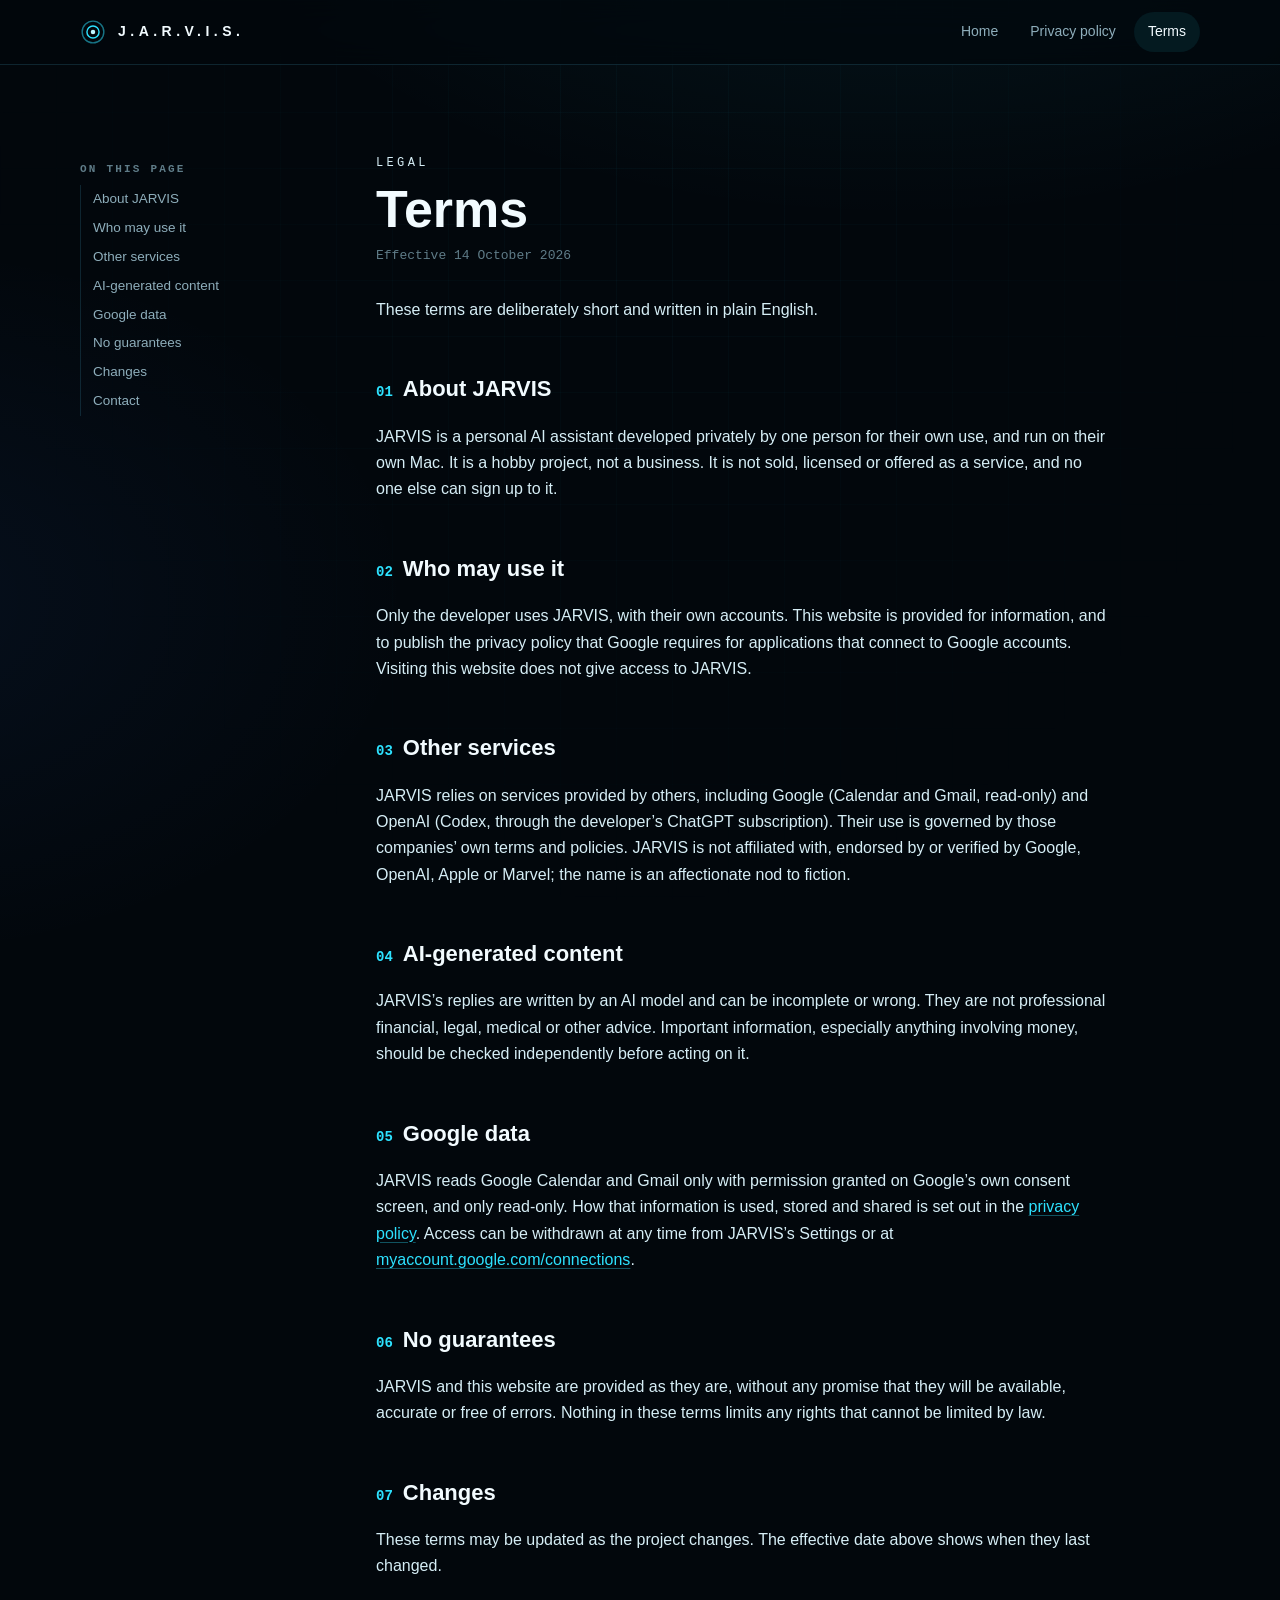
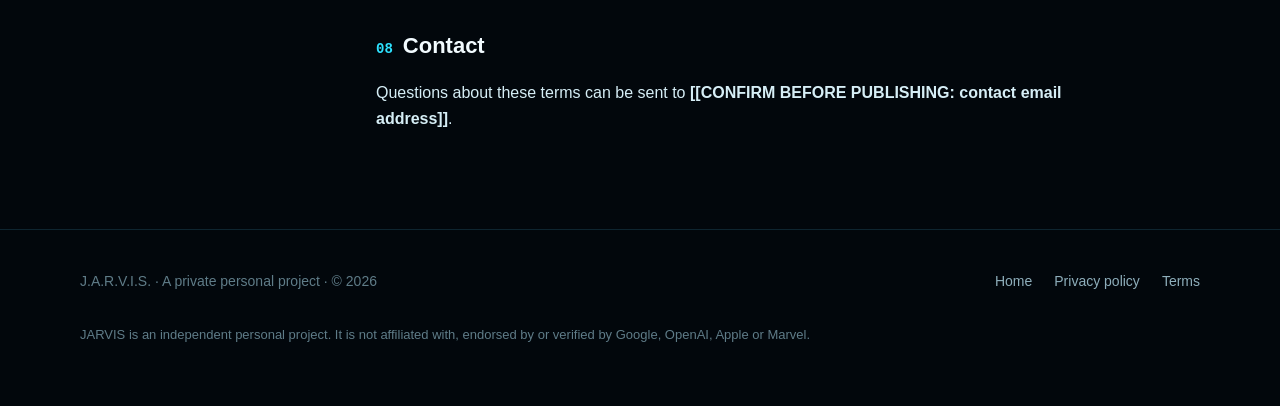
==== terms.html @ 72b66ca0 "J.A.R.V.I.S. public website: homepage, privacy policy and terms Static site for GitHub Pages (relati" ====
<!doctype html>
<html lang="en-GB">
  <head>
    <meta charset="utf-8" />
    <meta name="viewport" content="width=device-width, initial-scale=1" />
    <meta http-equiv="Content-Security-Policy" content="default-src 'self'; img-src 'self' data:; style-src 'self'; script-src 'self'; base-uri 'self'; form-action 'none'; object-src 'none'" />
    <meta name="referrer" content="strict-origin-when-cross-origin" />
    <title>Terms · J.A.R.V.I.S.</title>
    <meta name="description" content="Plain-English terms for J.A.R.V.I.S., a privately developed personal application." />
    <meta name="color-scheme" content="dark" />
    <meta name="theme-color" content="#02070c" />
    <link rel="icon" href="assets/favicon.svg" type="image/svg+xml" />
    <link rel="stylesheet" href="assets/styles.css" />
    <script src="assets/site.js" defer></script>
  </head>
  <body>
    <a class="skip" href="#main">Skip to content</a>

    <header class="site-header">
      <div class="wrap">
        <a class="brand" href="./" aria-label="J.A.R.V.I.S. home">
          <svg viewBox="-12 -12 24 24" aria-hidden="true">
            <circle r="10" fill="none" stroke="#2de2ff" stroke-width="1.3" opacity=".5" />
            <circle r="5.6" fill="none" stroke="#2de2ff" stroke-width="1.3" />
            <circle r="2.1" fill="#bff6ff" />
          </svg>
          J.A.R.V.I.S.
        </a>
        <button class="nav-toggle" type="button" aria-expanded="false" aria-controls="site-nav">Menu</button>
        <nav class="nav" id="site-nav" aria-label="Main">
          <a href="./">Home</a>
          <a href="privacy.html">Privacy policy</a>
          <a href="terms.html" aria-current="page">Terms</a>
        </nav>
      </div>
    </header>

    <main id="main" class="doc">
      <div class="wrap">
        <nav class="toc" aria-label="On this page">
          <p>On this page</p>
          <ol>
            <li><a href="#about">About JARVIS</a></li>
            <li><a href="#use">Who may use it</a></li>
            <li><a href="#services">Other services</a></li>
            <li><a href="#ai">AI-generated content</a></li>
            <li><a href="#google">Google data</a></li>
            <li><a href="#as-is">No guarantees</a></li>
            <li><a href="#changes">Changes</a></li>
            <li><a href="#contact">Contact</a></li>
          </ol>
        </nav>

        <article>
          <p class="eyebrow">Legal</p>
          <h1>Terms</h1>
          <p class="meta">Effective 14 October 2026</p>

          <p>These terms are deliberately short and written in plain English.</p>

          <h2 id="about"><span class="n">01</span>About JARVIS</h2>
          <p>
            JARVIS is a personal AI assistant developed privately by one person for their own use, and run on their own Mac. It is a hobby project, not a business. It is not sold, licensed or offered as a service, and no one else can sign up to it.
          </p>

          <h2 id="use"><span class="n">02</span>Who may use it</h2>
          <p>
            Only the developer uses JARVIS, with their own accounts. This website is provided for information, and to publish the privacy policy that Google requires for applications that connect to Google accounts. Visiting this website does not give access to JARVIS.
          </p>

          <h2 id="services"><span class="n">03</span>Other services</h2>
          <p>
            JARVIS relies on services provided by others, including Google (Calendar and Gmail, read-only) and OpenAI (Codex, through the developer’s ChatGPT subscription). Their use is governed by those companies’ own terms and policies. JARVIS is not affiliated with, endorsed by or verified by Google, OpenAI, Apple or Marvel; the name is an affectionate nod to fiction.
          </p>

          <h2 id="ai"><span class="n">04</span>AI-generated content</h2>
          <p>
            JARVIS’s replies are written by an AI model and can be incomplete or wrong. They are not professional financial, legal, medical or other advice. Important information, especially anything involving money, should be checked independently before acting on it.
          </p>

          <h2 id="google"><span class="n">05</span>Google data</h2>
          <p>
            JARVIS reads Google Calendar and Gmail only with permission granted on Google’s own consent screen, and only read-only. How that information is used, stored and shared is set out in the <a href="privacy.html">privacy policy</a>. Access can be withdrawn at any time from JARVIS’s Settings or at <a href="https://myaccount.google.com/connections" rel="noopener">myaccount.google.com/connections</a>.
          </p>

          <h2 id="as-is"><span class="n">06</span>No guarantees</h2>
          <p>
            JARVIS and this website are provided as they are, without any promise that they will be available, accurate or free of errors. Nothing in these terms limits any rights that cannot be limited by law.
          </p>

          <h2 id="changes"><span class="n">07</span>Changes</h2>
          <p>These terms may be updated as the project changes. The effective date above shows when they last changed.</p>

          <h2 id="contact"><span class="n">08</span>Contact</h2>
          <p>Questions about these terms can be sent to <strong>[[CONFIRM BEFORE PUBLISHING: contact email address]]</strong>.</p>
        </article>
      </div>
    </main>

    <footer class="site-footer">
      <div class="wrap">
        <div>J.A.R.V.I.S. · A private personal project · © <span data-year>2026</span></div>
        <nav aria-label="Legal">
          <a href="./">Home</a>
          <a href="privacy.html">Privacy policy</a>
          <a href="terms.html" aria-current="page">Terms</a>
        </nav>
        <p class="fineprint">JARVIS is an independent personal project. It is not affiliated with, endorsed by or verified by Google, OpenAI, Apple or Marvel.</p>
      </div>
    </footer>
  </body>
</html>
---- assets/styles.css ----
/* J.A.R.V.I.S. — public site. No external fonts, scripts or trackers. */

:root {
  --bg: #02070c;
  --bg-2: #050f17;
  --panel: rgb(8 22 32 / 0.72);
  --line: rgb(80 200 235 / 0.16);
  --line-strong: rgb(80 200 235 / 0.34);
  --text: #d6eef6;
  --text-strong: #f2fbff;
  --muted: #8eaebb;
  --dim: #5f7c88;
  --cyan: #2de2ff;
  --cyan-rgb: 45 226 255;
  --blue: #3b82ff;
  --green: #4fe3a1;
  --amber: #ffb547;
  --radius: 14px;
  --max: 1120px;
  --sans: -apple-system, BlinkMacSystemFont, 'SF Pro Display', 'Segoe UI', 'Helvetica Neue', Arial, sans-serif;
  --mono: 'SF Mono', ui-monospace, Menlo, Consolas, monospace;
  --ease: cubic-bezier(0.22, 1, 0.36, 1);
}

*,
*::before,
*::after {
  box-sizing: border-box;
}

html {
  scroll-behavior: smooth;
  -webkit-text-size-adjust: 100%;
}

body {
  margin: 0;
  min-height: 100vh;
  background:
    radial-gradient(1200px 700px at 70% -10%, rgb(var(--cyan-rgb) / 0.09), transparent 60%),
    radial-gradient(900px 600px at -10% 30%, rgb(59 130 255 / 0.07), transparent 60%),
    var(--bg);
  color: var(--text);
  font: 400 16px/1.65 var(--sans);
  -webkit-font-smoothing: antialiased;
}

/* Fine grid behind everything */
body::before {
  content: '';
  position: fixed;
  inset: 0;
  z-index: -1;
  background-image:
    linear-gradient(rgb(var(--cyan-rgb) / 0.035) 1px, transparent 1px),
    linear-gradient(90deg, rgb(var(--cyan-rgb) / 0.035) 1px, transparent 1px);
  background-size: 56px 56px;
  mask-image: radial-gradient(ellipse at 50% 20%, #000 0%, transparent 75%);
  pointer-events: none;
}

a {
  color: var(--cyan);
  text-decoration-color: rgb(var(--cyan-rgb) / 0.35);
  text-underline-offset: 3px;
}
a:hover {
  text-decoration-color: currentColor;
}

:focus-visible {
  outline: 2px solid var(--cyan);
  outline-offset: 3px;
  border-radius: 6px;
}

.skip {
  position: absolute;
  left: 16px;
  top: -60px;
  padding: 10px 14px;
  background: var(--cyan);
  color: var(--bg);
  border-radius: 8px;
  font-weight: 600;
  z-index: 100;
}
.skip:focus {
  top: 12px;
}

.wrap {
  width: min(var(--max), 100% - 40px);
  margin-inline: auto;
}

/* ---------- Header ---------- */

.site-header {
  position: sticky;
  top: 0;
  z-index: 50;
  backdrop-filter: saturate(140%) blur(14px);
  -webkit-backdrop-filter: saturate(140%) blur(14px);
  background: rgb(2 7 12 / 0.72);
  border-bottom: 1px solid var(--line);
}
.site-header .wrap {
  display: flex;
  align-items: center;
  justify-content: space-between;
  height: 64px;
}
.brand {
  display: inline-flex;
  align-items: center;
  gap: 12px;
  color: var(--text-strong);
  text-decoration: none;
  font-weight: 600;
  letter-spacing: 0.32em;
  font-size: 14px;
}
.brand svg {
  width: 26px;
  height: 26px;
}
.nav {
  display: flex;
  gap: 4px;
}
.nav a {
  padding: 8px 14px;
  border-radius: 999px;
  color: var(--muted);
  text-decoration: none;
  font-size: 14px;
  transition: color 0.2s, background 0.2s;
}
.nav a:hover,
.nav a[aria-current='page'] {
  color: var(--text-strong);
  background: rgb(var(--cyan-rgb) / 0.08);
}
.nav-toggle {
  display: none;
  background: none;
  border: 1px solid var(--line-strong);
  color: var(--text);
  border-radius: 10px;
  padding: 8px 12px;
  font: inherit;
  font-size: 14px;
  cursor: pointer;
}

/* ---------- Hero ---------- */

.hero {
  position: relative;
  padding: clamp(56px, 10vw, 120px) 0 clamp(48px, 8vw, 96px);
  overflow: hidden;
}
.hero .wrap {
  display: grid;
  grid-template-columns: 1.1fr 0.9fr;
  align-items: center;
  gap: 48px;
}
.eyebrow {
  font: 500 12px/1 var(--mono);
  letter-spacing: 0.28em;
  text-transform: uppercase;
  color: var(--cyan);
}
.hero h1 {
  margin: 18px 0 10px;
  font-size: clamp(44px, 7.4vw, 88px);
  line-height: 1;
  font-weight: 650;
  letter-spacing: 0.06em;
  color: var(--text-strong);
  text-shadow: 0 0 40px rgb(var(--cyan-rgb) / 0.25);
}
.hero .expansion {
  margin: 0 0 22px;
  font-size: clamp(17px, 2vw, 21px);
  color: var(--cyan);
  letter-spacing: 0.04em;
}
.hero .lede {
  max-width: 34em;
  margin: 0 0 30px;
  font-size: clamp(17px, 1.6vw, 19px);
  color: var(--muted);
}
.badges {
  display: flex;
  flex-wrap: wrap;
  gap: 10px;
}
.badge {
  display: inline-flex;
  align-items: center;
  gap: 8px;
  padding: 7px 14px;
  border: 1px solid var(--line-strong);
  border-radius: 999px;
  font-size: 13px;
  color: var(--text);
  background: rgb(var(--cyan-rgb) / 0.04);
}
.badge::before {
  content: '';
  width: 7px;
  height: 7px;
  border-radius: 50%;
  background: var(--cyan);
  box-shadow: 0 0 10px var(--cyan);
}

/* Reactor illustration */
.reactor {
  position: relative;
  width: min(440px, 100%);
  aspect-ratio: 1;
  margin-inline: auto;
}
.reactor::before {
  content: '';
  position: absolute;
  inset: 8%;
  border-radius: 50%;
  background: radial-gradient(circle, rgb(var(--cyan-rgb) / 0.32), rgb(var(--cyan-rgb) / 0.06) 45%, transparent 70%);
  filter: blur(18px);
  animation: breathe 5s ease-in-out infinite;
}
.reactor svg {
  position: relative;
  width: 100%;
  height: 100%;
  overflow: visible;
}
.reactor .spin-a {
  animation: spin 38s linear infinite;
  transform-origin: 200px 200px;
}
.reactor .spin-b {
  animation: spin 22s linear infinite reverse;
  transform-origin: 200px 200px;
}
.reactor .spin-c {
  animation: spin 60s linear infinite;
  transform-origin: 200px 200px;
}
.reactor .core {
  animation: glow 3.2s ease-in-out infinite;
  transform-origin: 200px 200px;
}

@keyframes spin {
  to {
    transform: rotate(360deg);
  }
}
@keyframes breathe {
  50% {
    opacity: 0.55;
    transform: scale(0.94);
  }
}
@keyframes glow {
  50% {
    opacity: 0.75;
  }
}

/* ---------- Sections ---------- */

section {
  scroll-margin-top: 80px;
}
.section {
  padding: clamp(56px, 8vw, 96px) 0;
  border-top: 1px solid var(--line);
}
.section h2 {
  margin: 12px 0 14px;
  font-size: clamp(28px, 3.6vw, 40px);
  line-height: 1.15;
  font-weight: 600;
  color: var(--text-strong);
  letter-spacing: -0.01em;
}
.section .intro {
  max-width: 44em;
  color: var(--muted);
  margin: 0 0 36px;
  font-size: 17px;
}

.grid {
  display: grid;
  grid-template-columns: repeat(3, 1fr);
  gap: 18px;
}
.card {
  position: relative;
  padding: 26px 24px 24px;
  border: 1px solid var(--line);
  border-radius: var(--radius);
  background: var(--panel);
  transition: border-color 0.3s, transform 0.3s var(--ease), box-shadow 0.3s;
}
.card:hover {
  border-color: var(--line-strong);
  transform: translateY(-2px);
  box-shadow: 0 18px 40px -24px rgb(var(--cyan-rgb) / 0.35);
}
.card h3 {
  margin: 14px 0 8px;
  font-size: 18px;
  color: var(--text-strong);
  font-weight: 600;
}
.card p {
  margin: 0;
  color: var(--muted);
  font-size: 15px;
}
.card .icon {
  width: 34px;
  height: 34px;
  color: var(--cyan);
}

.status {
  position: absolute;
  top: 22px;
  right: 20px;
  padding: 3px 10px;
  border-radius: 999px;
  font: 600 10.5px/1.6 var(--mono);
  letter-spacing: 0.12em;
  text-transform: uppercase;
}
.status--live {
  color: var(--green);
  border: 1px solid rgb(79 227 161 / 0.4);
}
.status--readonly {
  color: var(--cyan);
  border: 1px solid rgb(var(--cyan-rgb) / 0.4);
}
.status--planned {
  color: var(--amber);
  border: 1px solid rgb(255 181 71 / 0.4);
}

.legend {
  display: flex;
  flex-wrap: wrap;
  gap: 16px;
  margin: -14px 0 28px;
  color: var(--dim);
  font-size: 13px;
}
.legend .status {
  position: static;
  margin-right: 6px;
}

.split {
  display: grid;
  grid-template-columns: 1fr 1fr;
  gap: 18px;
}
.list {
  margin: 0;
  padding: 0;
  list-style: none;
}
.list li {
  position: relative;
  padding: 12px 0 12px 28px;
  border-bottom: 1px solid var(--line);
  color: var(--text);
}
.list li:last-child {
  border-bottom: 0;
}
.list li::before {
  content: '';
  position: absolute;
  left: 4px;
  top: 21px;
  width: 8px;
  height: 8px;
  border: 1.5px solid var(--cyan);
  border-radius: 50%;
}
.list li span {
  display: block;
  color: var(--muted);
  font-size: 14px;
}

.notice {
  padding: 22px 24px;
  border: 1px solid rgb(var(--cyan-rgb) / 0.3);
  border-left: 3px solid var(--cyan);
  border-radius: var(--radius);
  background: rgb(var(--cyan-rgb) / 0.05);
  color: var(--text);
}
.notice strong {
  color: var(--text-strong);
}

.cta {
  display: inline-flex;
  align-items: center;
  gap: 10px;
  margin-top: 26px;
  padding: 12px 20px;
  border: 1px solid var(--line-strong);
  border-radius: 999px;
  color: var(--text-strong);
  text-decoration: none;
  font-weight: 500;
  transition: background 0.2s, border-color 0.2s;
}
.cta:hover {
  background: rgb(var(--cyan-rgb) / 0.1);
  border-color: var(--cyan);
}

/* ---------- Document pages (privacy, terms) ---------- */

.doc {
  padding: clamp(40px, 7vw, 80px) 0 80px;
}
.doc .wrap {
  display: grid;
  grid-template-columns: 240px minmax(0, 1fr);
  gap: 56px;
  align-items: start;
}
.doc h1 {
  margin: 12px 0 8px;
  font-size: clamp(34px, 5vw, 52px);
  line-height: 1.1;
  color: var(--text-strong);
  font-weight: 600;
}
.doc .meta {
  color: var(--dim);
  font: 13px/1.6 var(--mono);
  margin: 0 0 30px;
}
.doc article {
  max-width: 46em;
}
.doc article h2 {
  margin: 48px 0 12px;
  font-size: 22px;
  font-weight: 600;
  color: var(--text-strong);
  scroll-margin-top: 84px;
}
.doc article h2 .n {
  color: var(--cyan);
  font: 600 14px var(--mono);
  margin-right: 10px;
}
.doc article h3 {
  margin: 26px 0 8px;
  font-size: 17px;
  color: var(--text-strong);
}
.doc article p,
.doc article li {
  color: var(--text);
}
.doc article ul {
  padding-left: 1.2em;
}
.doc article li {
  margin: 6px 0;
}
.doc article li::marker {
  color: var(--cyan);
}
.doc article code {
  font: 13.5px var(--mono);
  color: var(--text-strong);
  background: rgb(var(--cyan-rgb) / 0.07);
  border: 1px solid var(--line);
  padding: 1px 6px;
  border-radius: 6px;
  word-break: break-word;
}
.doc table {
  width: 100%;
  border-collapse: collapse;
  margin: 14px 0;
  font-size: 15px;
}
.doc th,
.doc td {
  text-align: left;
  vertical-align: top;
  padding: 10px 12px;
  border-bottom: 1px solid var(--line);
}
.doc th {
  color: var(--muted);
  font-weight: 500;
  font-size: 13px;
  letter-spacing: 0.04em;
}
.table-scroll {
  overflow-x: auto;
}

.toc {
  position: sticky;
  top: 88px;
  padding: 18px 0;
}
.toc p {
  margin: 0 0 10px;
  font: 600 11px var(--mono);
  letter-spacing: 0.2em;
  text-transform: uppercase;
  color: var(--dim);
}
.toc ol {
  margin: 0;
  padding: 0;
  list-style: none;
  counter-reset: toc;
}
.toc li {
  counter-increment: toc;
}
.toc a {
  display: block;
  padding: 5px 0 5px 12px;
  border-left: 1px solid var(--line);
  color: var(--muted);
  text-decoration: none;
  font-size: 13.5px;
  line-height: 1.4;
}
.toc a:hover {
  color: var(--text-strong);
  border-left-color: var(--cyan);
}

/* ---------- Footer ---------- */

.site-footer {
  border-top: 1px solid var(--line);
  padding: 40px 0 48px;
  color: var(--dim);
  font-size: 14px;
}
.site-footer .wrap {
  display: flex;
  flex-wrap: wrap;
  gap: 18px 32px;
  justify-content: space-between;
  align-items: flex-start;
}
.site-footer nav {
  display: flex;
  gap: 22px;
}
.site-footer a {
  color: var(--muted);
  text-decoration: none;
}
.site-footer a:hover {
  color: var(--cyan);
}
.site-footer .fineprint {
  flex-basis: 100%;
  max-width: 60em;
  font-size: 13px;
}

/* ---------- Reveal on scroll (only when JavaScript is available) ---------- */

.js .reveal {
  opacity: 0;
  transform: translateY(14px);
  transition: opacity 0.8s var(--ease), transform 0.8s var(--ease);
}
.js .reveal.is-in {
  opacity: 1;
  transform: none;
}

/* ---------- Responsive ---------- */

@media (max-width: 960px) {
  .grid {
    grid-template-columns: repeat(2, 1fr);
  }
  .doc .wrap {
    grid-template-columns: 1fr;
    gap: 0;
  }
  .toc {
    position: static;
    padding: 0 0 8px;
  }
}

@media (max-width: 760px) {
  .hero .wrap {
    grid-template-columns: 1fr;
    gap: 32px;
  }
  .reactor {
    width: min(300px, 80%);
    order: -1;
  }
  .grid,
  .split {
    grid-template-columns: 1fr;
  }
  .nav-toggle {
    display: inline-block;
  }
  .nav {
    display: none;
    position: absolute;
    top: 64px;
    left: 0;
    right: 0;
    flex-direction: column;
    padding: 10px 20px 18px;
    background: var(--bg);
    box-shadow: 0 24px 40px -20px rgb(0 0 0 / 0.8);
    border-bottom: 1px solid var(--line);
  }
  .nav.is-open {
    display: flex;
  }
  .nav a {
    padding: 12px 14px;
  }
}

/* ---------- Reduced motion ---------- */

@media (prefers-reduced-motion: reduce) {
  html {
    scroll-behavior: auto;
  }
  *,
  *::before,
  *::after {
    animation: none !important;
    transition: none !important;
  }
  .js .reveal {
    opacity: 1;
    transform: none;
  }
}
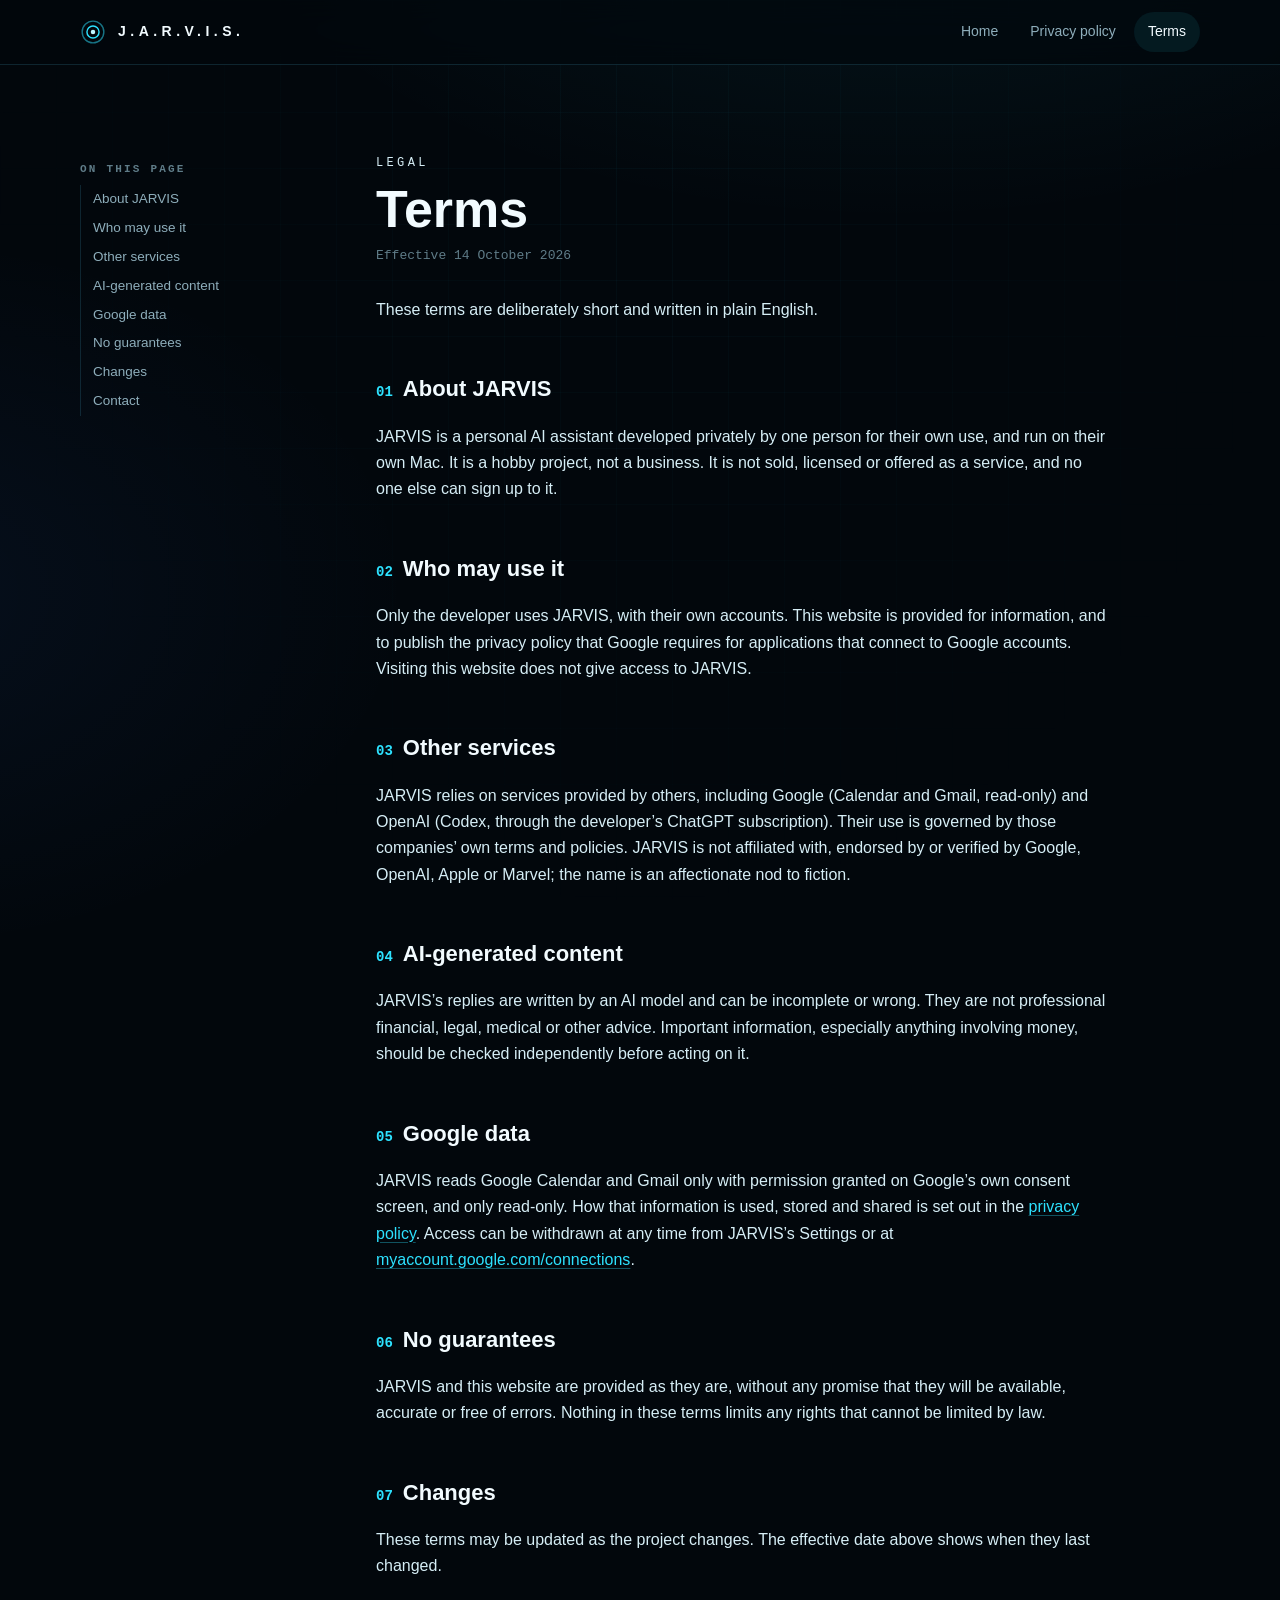
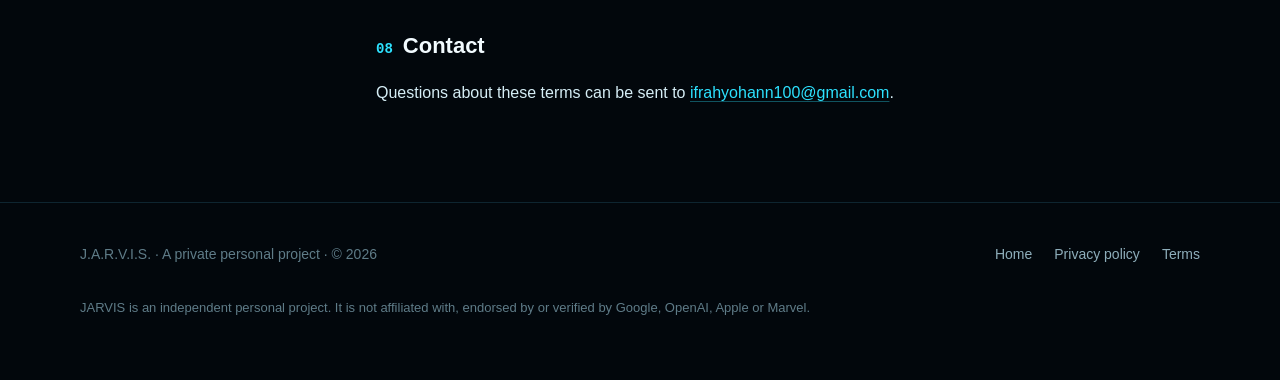
==== commit e5af68d6: "Finalise privacy policy and terms for publication - Contact email added to the privacy policy and te" ====
--- a/terms.html
+++ b/terms.html
@@ -92,7 +92,7 @@
           <p>These terms may be updated as the project changes. The effective date above shows when they last changed.</p>
 
           <h2 id="contact"><span class="n">08</span>Contact</h2>
-          <p>Questions about these terms can be sent to <strong>[[CONFIRM BEFORE PUBLISHING: contact email address]]</strong>.</p>
+          <p>Questions about these terms can be sent to <a href="mailto:ifrahyohann100@gmail.com">ifrahyohann100@gmail.com</a>.</p>
         </article>
       </div>
     </main>
